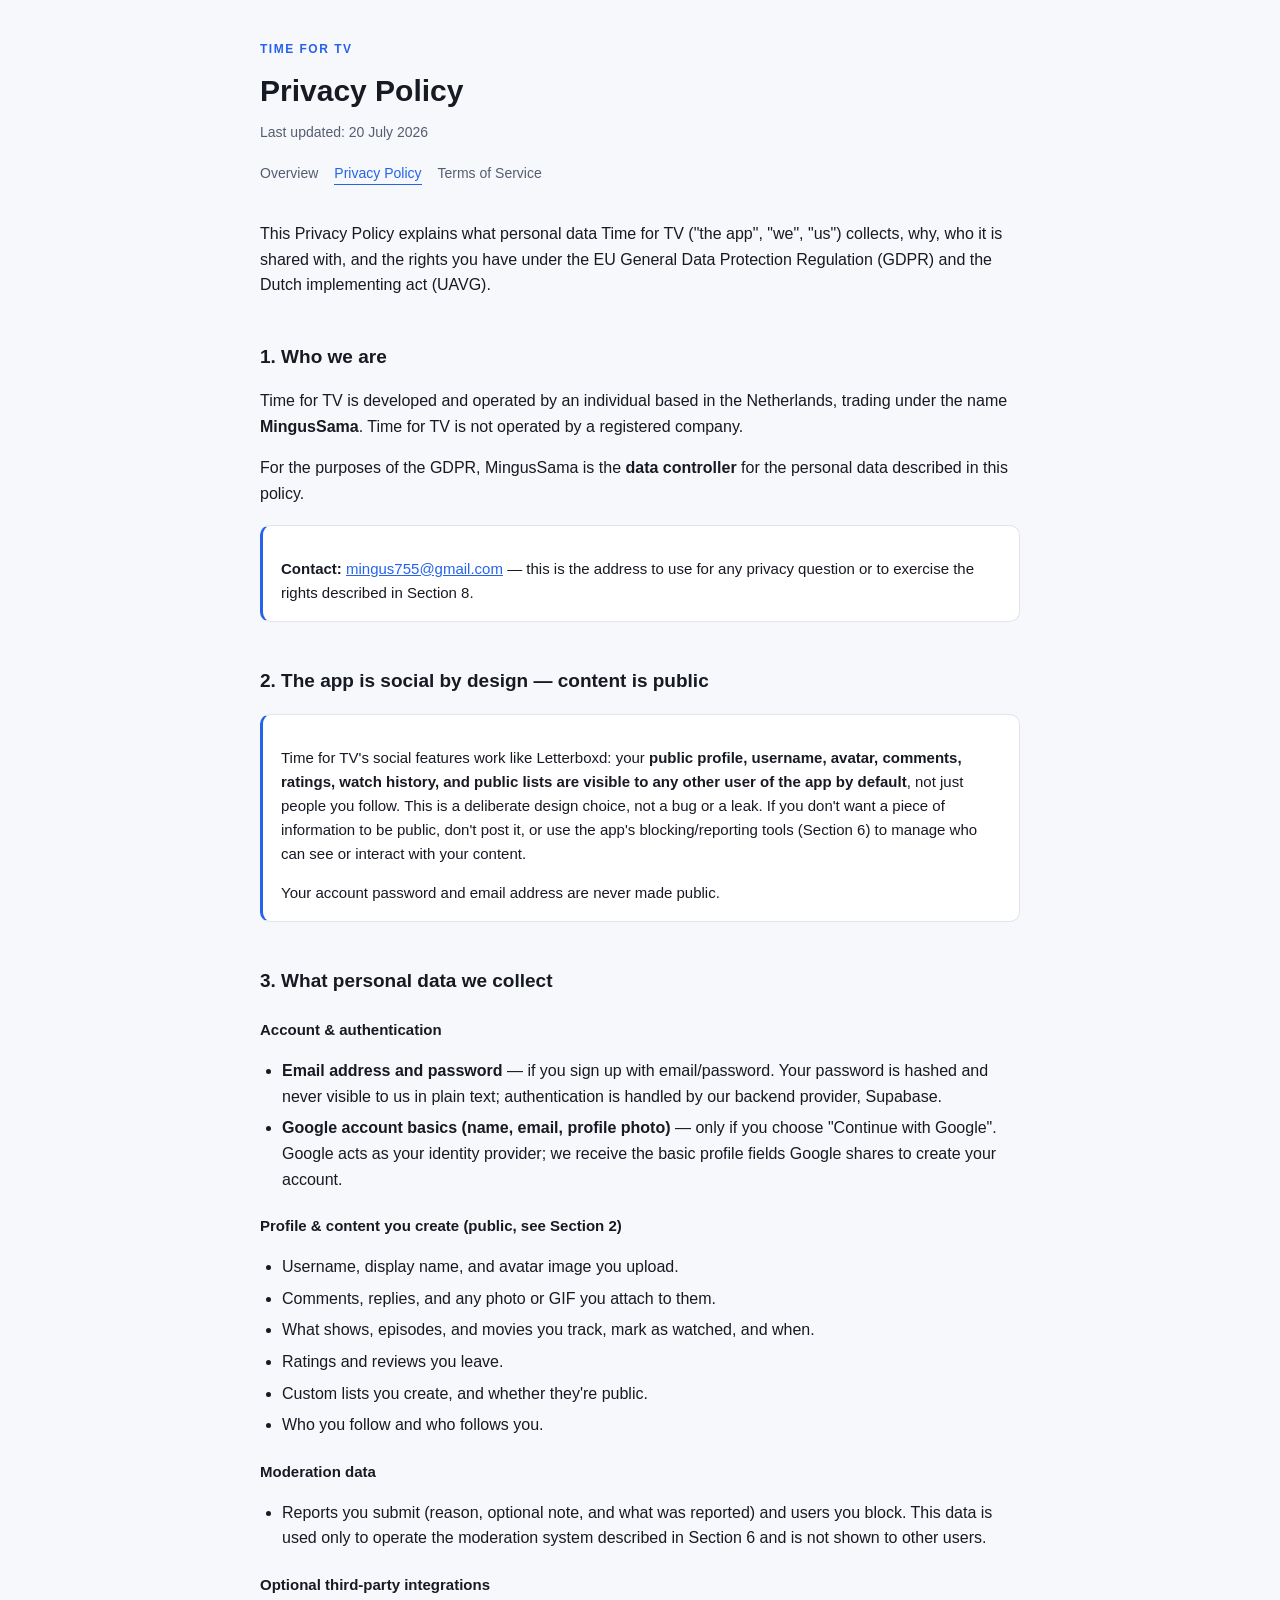
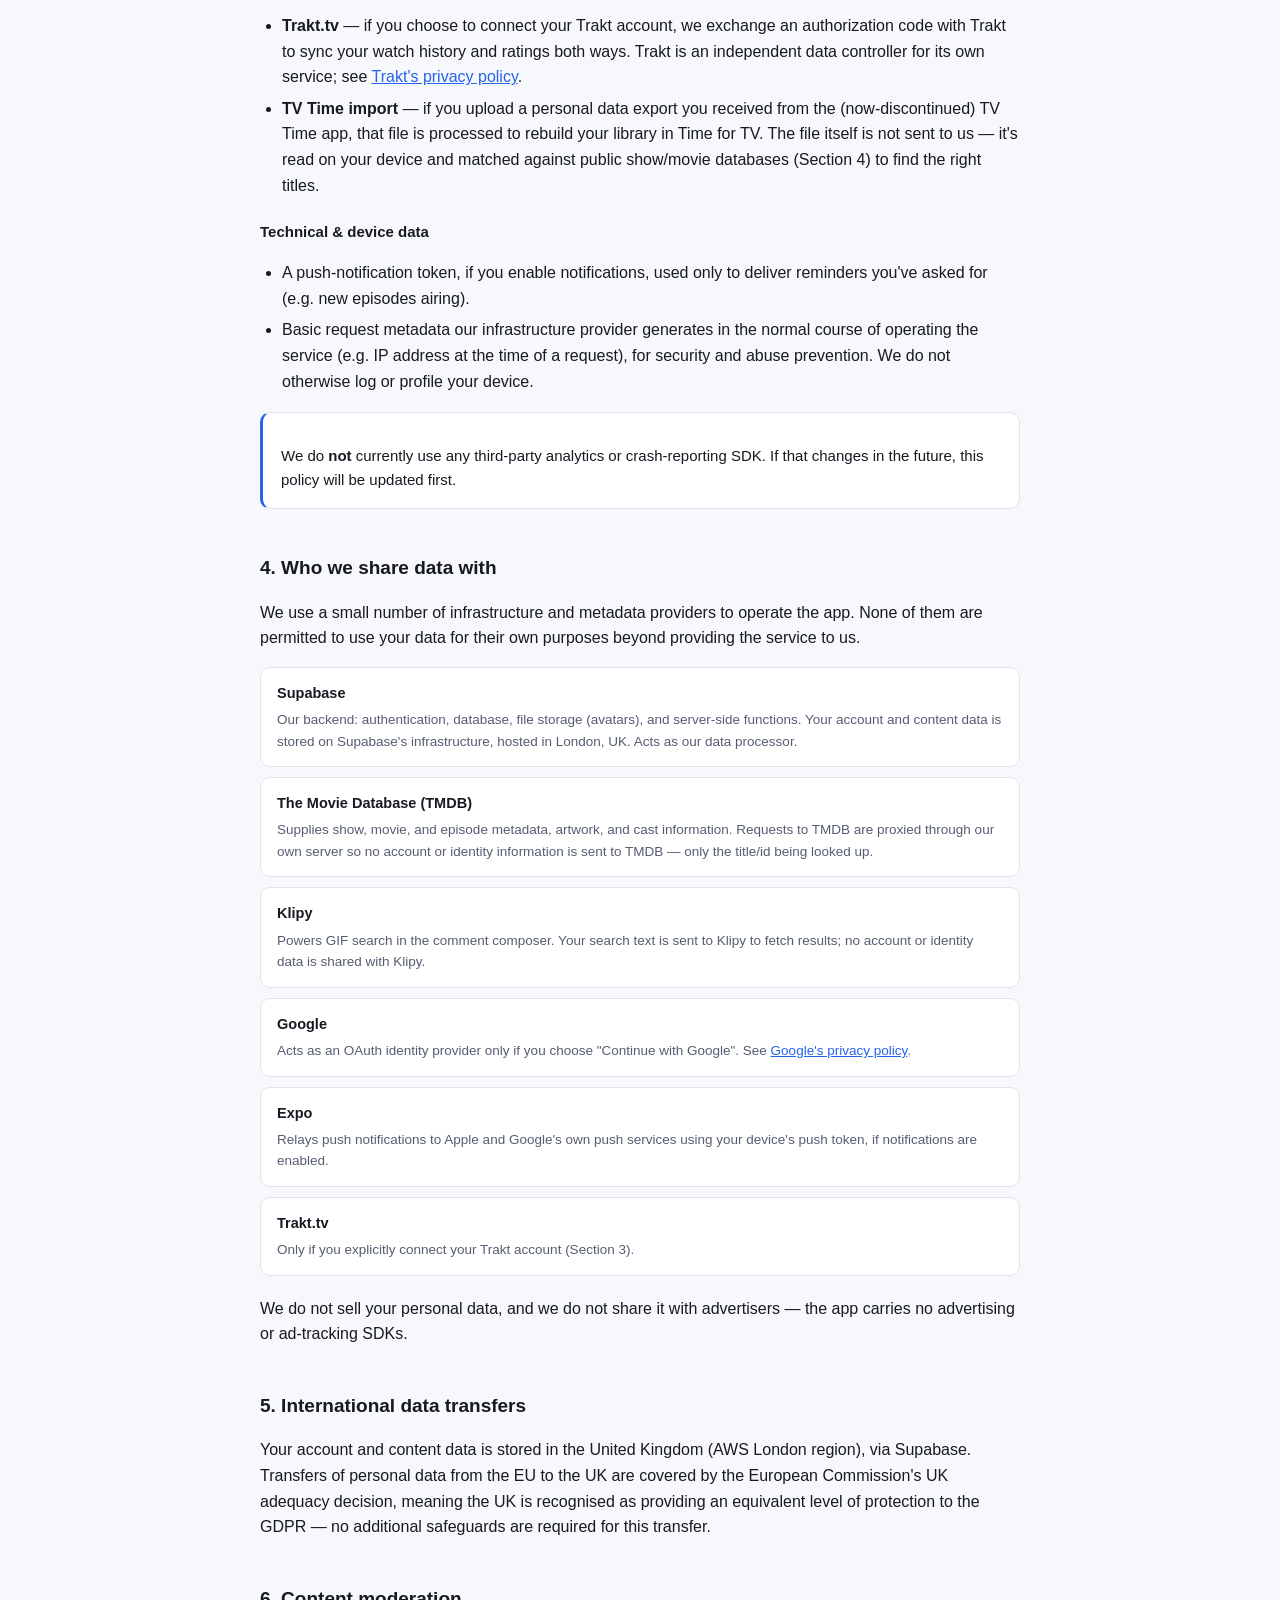
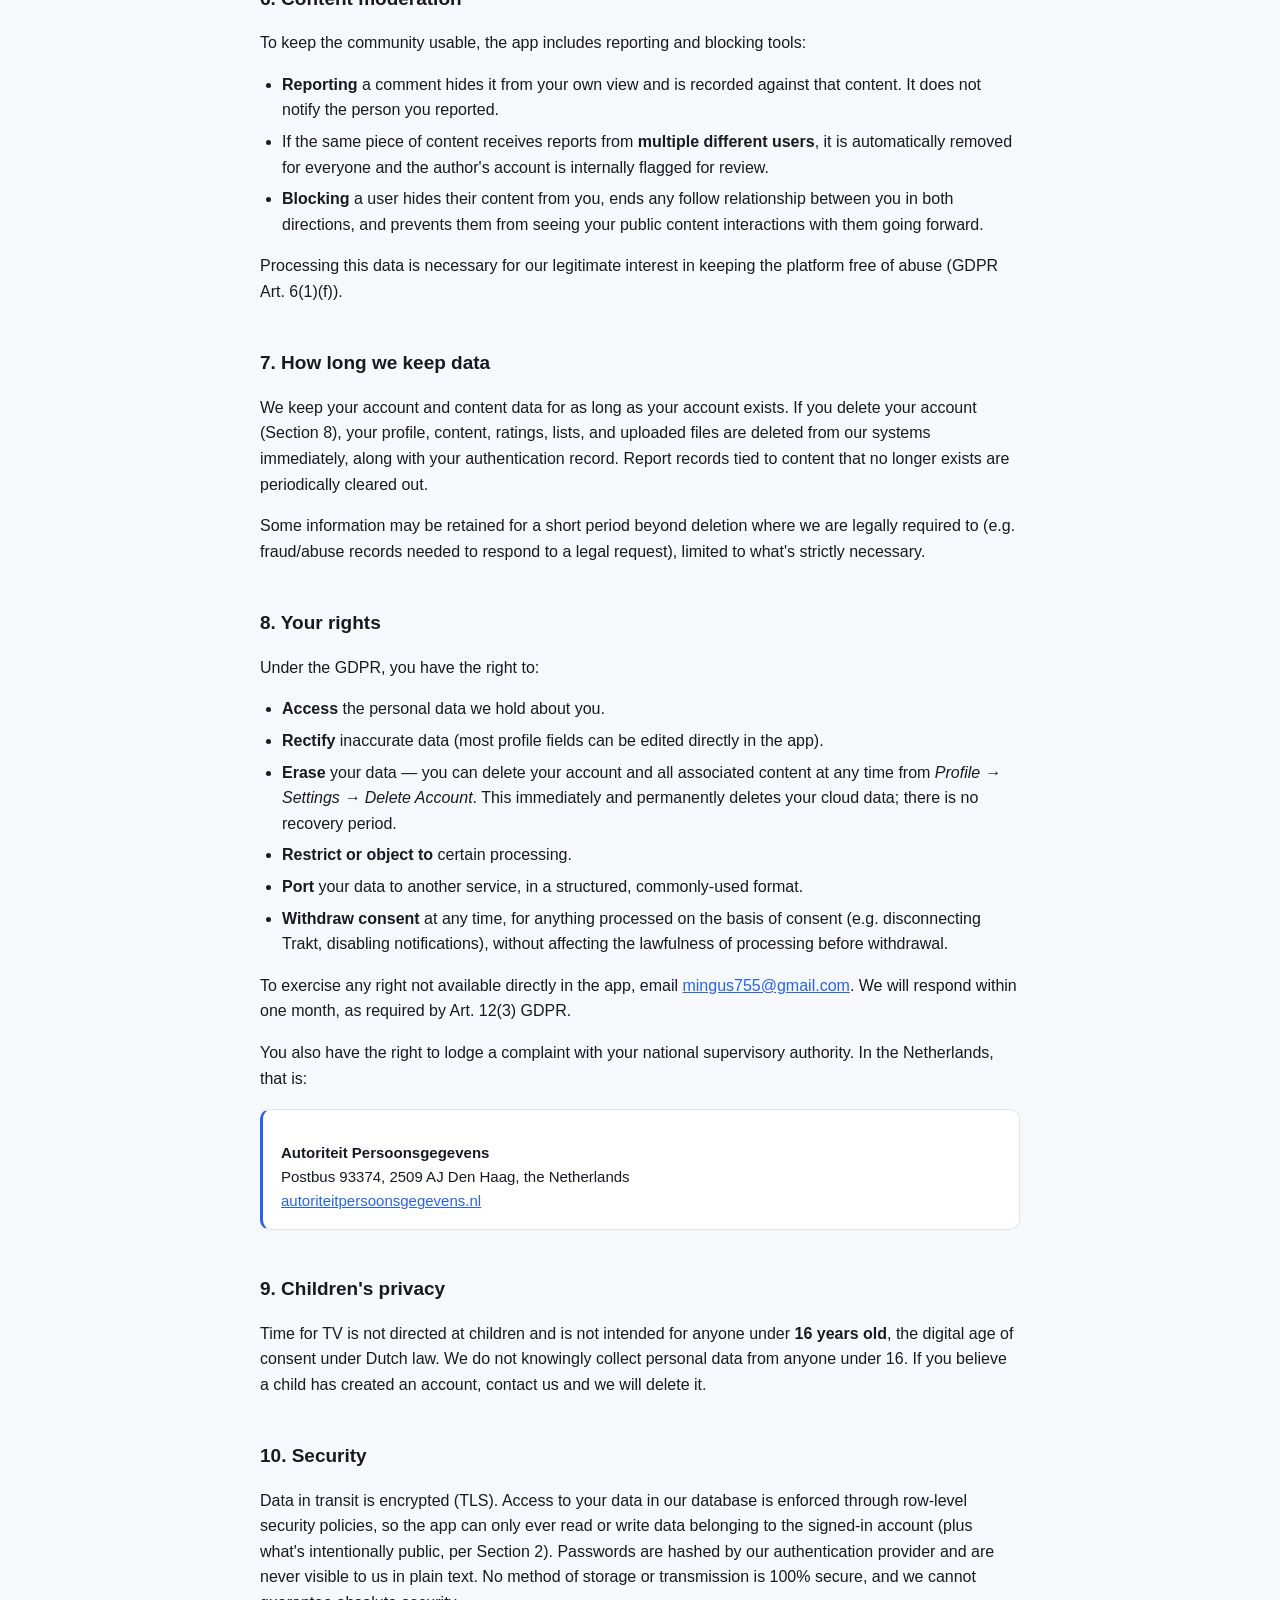
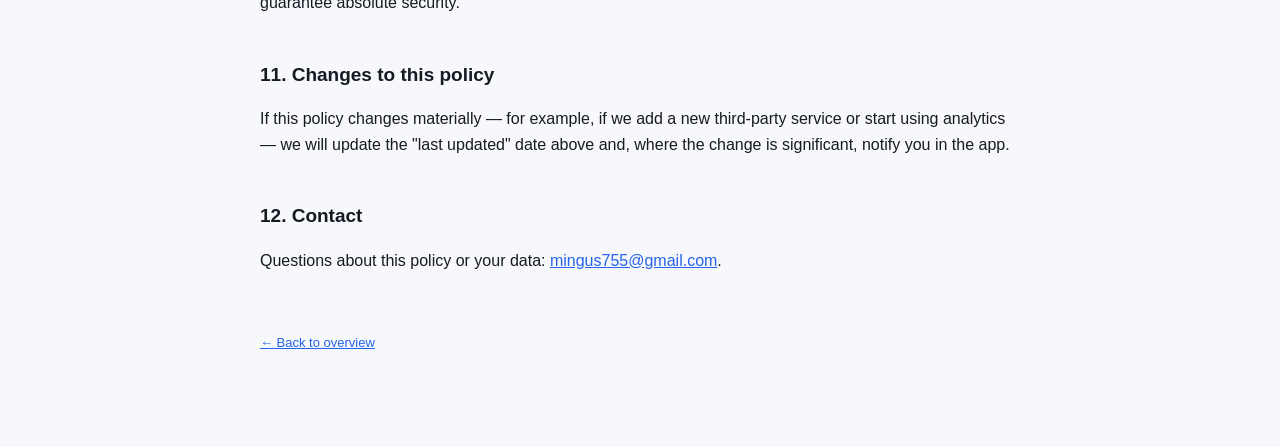
==== privacy-policy.html @ e78b8f6b "Add privacy policy and terms of service" ====
<!doctype html>
<html lang="en">
<head>
<meta charset="utf-8">
<meta name="viewport" content="width=device-width, initial-scale=1">
<title>Privacy Policy — Time for TV</title>
<link rel="stylesheet" href="style.css">
</head>
<body>
<header class="page-header">
  <p class="eyebrow">Time for TV</p>
  <h1>Privacy Policy</h1>
  <p class="updated">Last updated: 20 July 2026</p>
  <nav class="crumbs">
    <a href="index.html">Overview</a>
    <a href="privacy-policy.html" class="active">Privacy Policy</a>
    <a href="terms-of-service.html">Terms of Service</a>
  </nav>
</header>
<main>

<p>This Privacy Policy explains what personal data Time for TV ("the app", "we", "us") collects, why, who it is shared with, and the rights you have under the EU General Data Protection Regulation (GDPR) and the Dutch implementing act (UAVG).</p>

<h2>1. Who we are</h2>
<p>Time for TV is developed and operated by an individual based in the Netherlands, trading under the name <strong>MingusSama</strong>. Time for TV is not operated by a registered company.</p>
<p>For the purposes of the GDPR, MingusSama is the <strong>data controller</strong> for the personal data described in this policy.</p>
<div class="callout">
  <p><strong>Contact:</strong> <a href="mailto:mingus755@gmail.com">mingus755@gmail.com</a> — this is the address to use for any privacy question or to exercise the rights described in Section 8.</p>
</div>

<h2>2. The app is social by design — content is public</h2>
<div class="callout">
  <p>Time for TV's social features work like Letterboxd: your <strong>public profile, username, avatar, comments, ratings, watch history, and public lists are visible to any other user of the app by default</strong>, not just people you follow. This is a deliberate design choice, not a bug or a leak. If you don't want a piece of information to be public, don't post it, or use the app's blocking/reporting tools (Section 6) to manage who can see or interact with your content.</p>
  <p>Your account password and email address are never made public.</p>
</div>

<h2>3. What personal data we collect</h2>

<h3>Account &amp; authentication</h3>
<ul>
  <li><strong>Email address and password</strong> — if you sign up with email/password. Your password is hashed and never visible to us in plain text; authentication is handled by our backend provider, Supabase.</li>
  <li><strong>Google account basics (name, email, profile photo)</strong> — only if you choose "Continue with Google". Google acts as your identity provider; we receive the basic profile fields Google shares to create your account.</li>
</ul>

<h3>Profile &amp; content you create (public, see Section 2)</h3>
<ul>
  <li>Username, display name, and avatar image you upload.</li>
  <li>Comments, replies, and any photo or GIF you attach to them.</li>
  <li>What shows, episodes, and movies you track, mark as watched, and when.</li>
  <li>Ratings and reviews you leave.</li>
  <li>Custom lists you create, and whether they're public.</li>
  <li>Who you follow and who follows you.</li>
</ul>

<h3>Moderation data</h3>
<ul>
  <li>Reports you submit (reason, optional note, and what was reported) and users you block. This data is used only to operate the moderation system described in Section 6 and is not shown to other users.</li>
</ul>

<h3>Optional third-party integrations</h3>
<ul>
  <li><strong>Trakt.tv</strong> — if you choose to connect your Trakt account, we exchange an authorization code with Trakt to sync your watch history and ratings both ways. Trakt is an independent data controller for its own service; see <a href="https://trakt.tv/privacy" target="_blank" rel="noopener">Trakt's privacy policy</a>.</li>
  <li><strong>TV Time import</strong> — if you upload a personal data export you received from the (now-discontinued) TV Time app, that file is processed to rebuild your library in Time for TV. The file itself is not sent to us — it's read on your device and matched against public show/movie databases (Section 4) to find the right titles.</li>
</ul>

<h3>Technical &amp; device data</h3>
<ul>
  <li>A push-notification token, if you enable notifications, used only to deliver reminders you've asked for (e.g. new episodes airing).</li>
  <li>Basic request metadata our infrastructure provider generates in the normal course of operating the service (e.g. IP address at the time of a request), for security and abuse prevention. We do not otherwise log or profile your device.</li>
</ul>

<div class="callout">
  <p>We do <strong>not</strong> currently use any third-party analytics or crash-reporting SDK. If that changes in the future, this policy will be updated first.</p>
</div>

<h2>4. Who we share data with</h2>
<p>We use a small number of infrastructure and metadata providers to operate the app. None of them are permitted to use your data for their own purposes beyond providing the service to us.</p>

<div class="card-list">
  <div class="card">
    <h4>Supabase</h4>
    <p>Our backend: authentication, database, file storage (avatars), and server-side functions. Your account and content data is stored on Supabase's infrastructure, hosted in London, UK. Acts as our data processor.</p>
  </div>
  <div class="card">
    <h4>The Movie Database (TMDB)</h4>
    <p>Supplies show, movie, and episode metadata, artwork, and cast information. Requests to TMDB are proxied through our own server so no account or identity information is sent to TMDB — only the title/id being looked up.</p>
  </div>
  <div class="card">
    <h4>Klipy</h4>
    <p>Powers GIF search in the comment composer. Your search text is sent to Klipy to fetch results; no account or identity data is shared with Klipy.</p>
  </div>
  <div class="card">
    <h4>Google</h4>
    <p>Acts as an OAuth identity provider only if you choose "Continue with Google". See <a href="https://policies.google.com/privacy" target="_blank" rel="noopener">Google's privacy policy</a>.</p>
  </div>
  <div class="card">
    <h4>Expo</h4>
    <p>Relays push notifications to Apple and Google's own push services using your device's push token, if notifications are enabled.</p>
  </div>
  <div class="card">
    <h4>Trakt.tv</h4>
    <p>Only if you explicitly connect your Trakt account (Section 3).</p>
  </div>
</div>

<p>We do not sell your personal data, and we do not share it with advertisers — the app carries no advertising or ad-tracking SDKs.</p>

<h2>5. International data transfers</h2>
<p>Your account and content data is stored in the United Kingdom (AWS London region), via Supabase. Transfers of personal data from the EU to the UK are covered by the European Commission's UK adequacy decision, meaning the UK is recognised as providing an equivalent level of protection to the GDPR — no additional safeguards are required for this transfer.</p>

<h2>6. Content moderation</h2>
<p>To keep the community usable, the app includes reporting and blocking tools:</p>
<ul>
  <li><strong>Reporting</strong> a comment hides it from your own view and is recorded against that content. It does not notify the person you reported.</li>
  <li>If the same piece of content receives reports from <strong>multiple different users</strong>, it is automatically removed for everyone and the author's account is internally flagged for review.</li>
  <li><strong>Blocking</strong> a user hides their content from you, ends any follow relationship between you in both directions, and prevents them from seeing your public content interactions with them going forward.</li>
</ul>
<p>Processing this data is necessary for our legitimate interest in keeping the platform free of abuse (GDPR Art. 6(1)(f)).</p>

<h2>7. How long we keep data</h2>
<p>We keep your account and content data for as long as your account exists. If you delete your account (Section 8), your profile, content, ratings, lists, and uploaded files are deleted from our systems immediately, along with your authentication record. Report records tied to content that no longer exists are periodically cleared out.</p>
<p>Some information may be retained for a short period beyond deletion where we are legally required to (e.g. fraud/abuse records needed to respond to a legal request), limited to what's strictly necessary.</p>

<h2>8. Your rights</h2>
<p>Under the GDPR, you have the right to:</p>
<ul>
  <li><strong>Access</strong> the personal data we hold about you.</li>
  <li><strong>Rectify</strong> inaccurate data (most profile fields can be edited directly in the app).</li>
  <li><strong>Erase</strong> your data — you can delete your account and all associated content at any time from <em>Profile → Settings → Delete Account</em>. This immediately and permanently deletes your cloud data; there is no recovery period.</li>
  <li><strong>Restrict or object to</strong> certain processing.</li>
  <li><strong>Port</strong> your data to another service, in a structured, commonly-used format.</li>
  <li><strong>Withdraw consent</strong> at any time, for anything processed on the basis of consent (e.g. disconnecting Trakt, disabling notifications), without affecting the lawfulness of processing before withdrawal.</li>
</ul>
<p>To exercise any right not available directly in the app, email <a href="mailto:mingus755@gmail.com">mingus755@gmail.com</a>. We will respond within one month, as required by Art. 12(3) GDPR.</p>
<p>You also have the right to lodge a complaint with your national supervisory authority. In the Netherlands, that is:</p>
<div class="callout">
  <p><strong>Autoriteit Persoonsgegevens</strong><br>
  Postbus 93374, 2509 AJ Den Haag, the Netherlands<br>
  <a href="https://www.autoriteitpersoonsgegevens.nl" target="_blank" rel="noopener">autoriteitpersoonsgegevens.nl</a></p>
</div>

<h2>9. Children's privacy</h2>
<p>Time for TV is not directed at children and is not intended for anyone under <strong>16 years old</strong>, the digital age of consent under Dutch law. We do not knowingly collect personal data from anyone under 16. If you believe a child has created an account, contact us and we will delete it.</p>

<h2>10. Security</h2>
<p>Data in transit is encrypted (TLS). Access to your data in our database is enforced through row-level security policies, so the app can only ever read or write data belonging to the signed-in account (plus what's intentionally public, per Section 2). Passwords are hashed by our authentication provider and are never visible to us in plain text. No method of storage or transmission is 100% secure, and we cannot guarantee absolute security.</p>

<h2>11. Changes to this policy</h2>
<p>If this policy changes materially — for example, if we add a new third-party service or start using analytics — we will update the "last updated" date above and, where the change is significant, notify you in the app.</p>

<h2>12. Contact</h2>
<p>Questions about this policy or your data: <a href="mailto:mingus755@gmail.com">mingus755@gmail.com</a>.</p>

</main>
<footer>
  <p><a href="index.html">← Back to overview</a></p>
</footer>
</body>
</html>
---- style.css ----
:root {
  color-scheme: light dark;
  --bg: #0d0f1a;
  --bg-elevated: #161927;
  --text: #f2f3f7;
  --text-secondary: #a7adc0;
  --border: #2a2e42;
  --accent: #4f8ef7;
  --max-width: 760px;
}

@media (prefers-color-scheme: light) {
  :root {
    --bg: #f7f8fb;
    --bg-elevated: #ffffff;
    --text: #171923;
    --text-secondary: #565d72;
    --border: #e2e4ec;
    --accent: #2563eb;
  }
}

* {
  box-sizing: border-box;
}

body {
  margin: 0;
  padding: 0 20px 80px;
  background: var(--bg);
  color: var(--text);
  font-family: -apple-system, BlinkMacSystemFont, 'Segoe UI', Roboto, Helvetica, Arial, sans-serif;
  line-height: 1.6;
}

main {
  max-width: var(--max-width);
  margin: 0 auto;
}

header.page-header {
  max-width: var(--max-width);
  margin: 0 auto;
  padding: 40px 0 20px;
}

.eyebrow {
  text-transform: uppercase;
  letter-spacing: 1.5px;
  font-size: 12px;
  font-weight: 700;
  color: var(--accent);
  margin: 0 0 8px;
}

h1 {
  font-size: 30px;
  margin: 0 0 6px;
}

.updated {
  color: var(--text-secondary);
  font-size: 14px;
  margin: 0;
}

nav.crumbs {
  display: flex;
  gap: 16px;
  font-size: 14px;
  margin-top: 18px;
}

nav.crumbs a {
  color: var(--text-secondary);
  text-decoration: none;
  border-bottom: 1px solid transparent;
}

nav.crumbs a.active {
  color: var(--accent);
  border-bottom-color: var(--accent);
}

nav.crumbs a:hover {
  color: var(--accent);
}

h2 {
  font-size: 19px;
  margin: 40px 0 12px;
  padding-top: 4px;
}

h3 {
  font-size: 15px;
  margin: 22px 0 8px;
}

p {
  color: var(--text);
}

p.muted, li.muted {
  color: var(--text-secondary);
}

ul, ol {
  padding-left: 22px;
}

li {
  margin-bottom: 6px;
}

a {
  color: var(--accent);
}

.callout {
  background: var(--bg-elevated);
  border: 1px solid var(--border);
  border-left: 3px solid var(--accent);
  border-radius: 10px;
  padding: 16px 18px;
  margin: 18px 0;
  font-size: 15px;
}

.callout p:last-child {
  margin-bottom: 0;
}

table {
  width: 100%;
  border-collapse: collapse;
  margin: 12px 0 20px;
  font-size: 14px;
}

th, td {
  text-align: left;
  padding: 9px 10px;
  border-bottom: 1px solid var(--border);
  vertical-align: top;
}

th {
  color: var(--text-secondary);
  font-weight: 600;
  font-size: 12.5px;
  text-transform: uppercase;
  letter-spacing: 0.4px;
}

.card-list {
  display: grid;
  gap: 10px;
  margin: 12px 0 20px;
}

.card {
  background: var(--bg-elevated);
  border: 1px solid var(--border);
  border-radius: 10px;
  padding: 14px 16px;
}

.card h4 {
  margin: 0 0 4px;
  font-size: 14.5px;
}

.card p {
  margin: 0;
  font-size: 13.5px;
  color: var(--text-secondary);
}

hr {
  border: none;
  border-top: 1px solid var(--border);
  margin: 40px 0;
}

.home-links {
  display: grid;
  gap: 14px;
  margin-top: 28px;
}

.home-links a {
  display: block;
  background: var(--bg-elevated);
  border: 1px solid var(--border);
  border-radius: 12px;
  padding: 18px 20px;
  text-decoration: none;
  color: var(--text);
}

.home-links a span {
  display: block;
  color: var(--text-secondary);
  font-size: 13.5px;
  margin-top: 4px;
}

footer {
  max-width: var(--max-width);
  margin: 60px auto 0;
  color: var(--text-secondary);
  font-size: 13px;
}
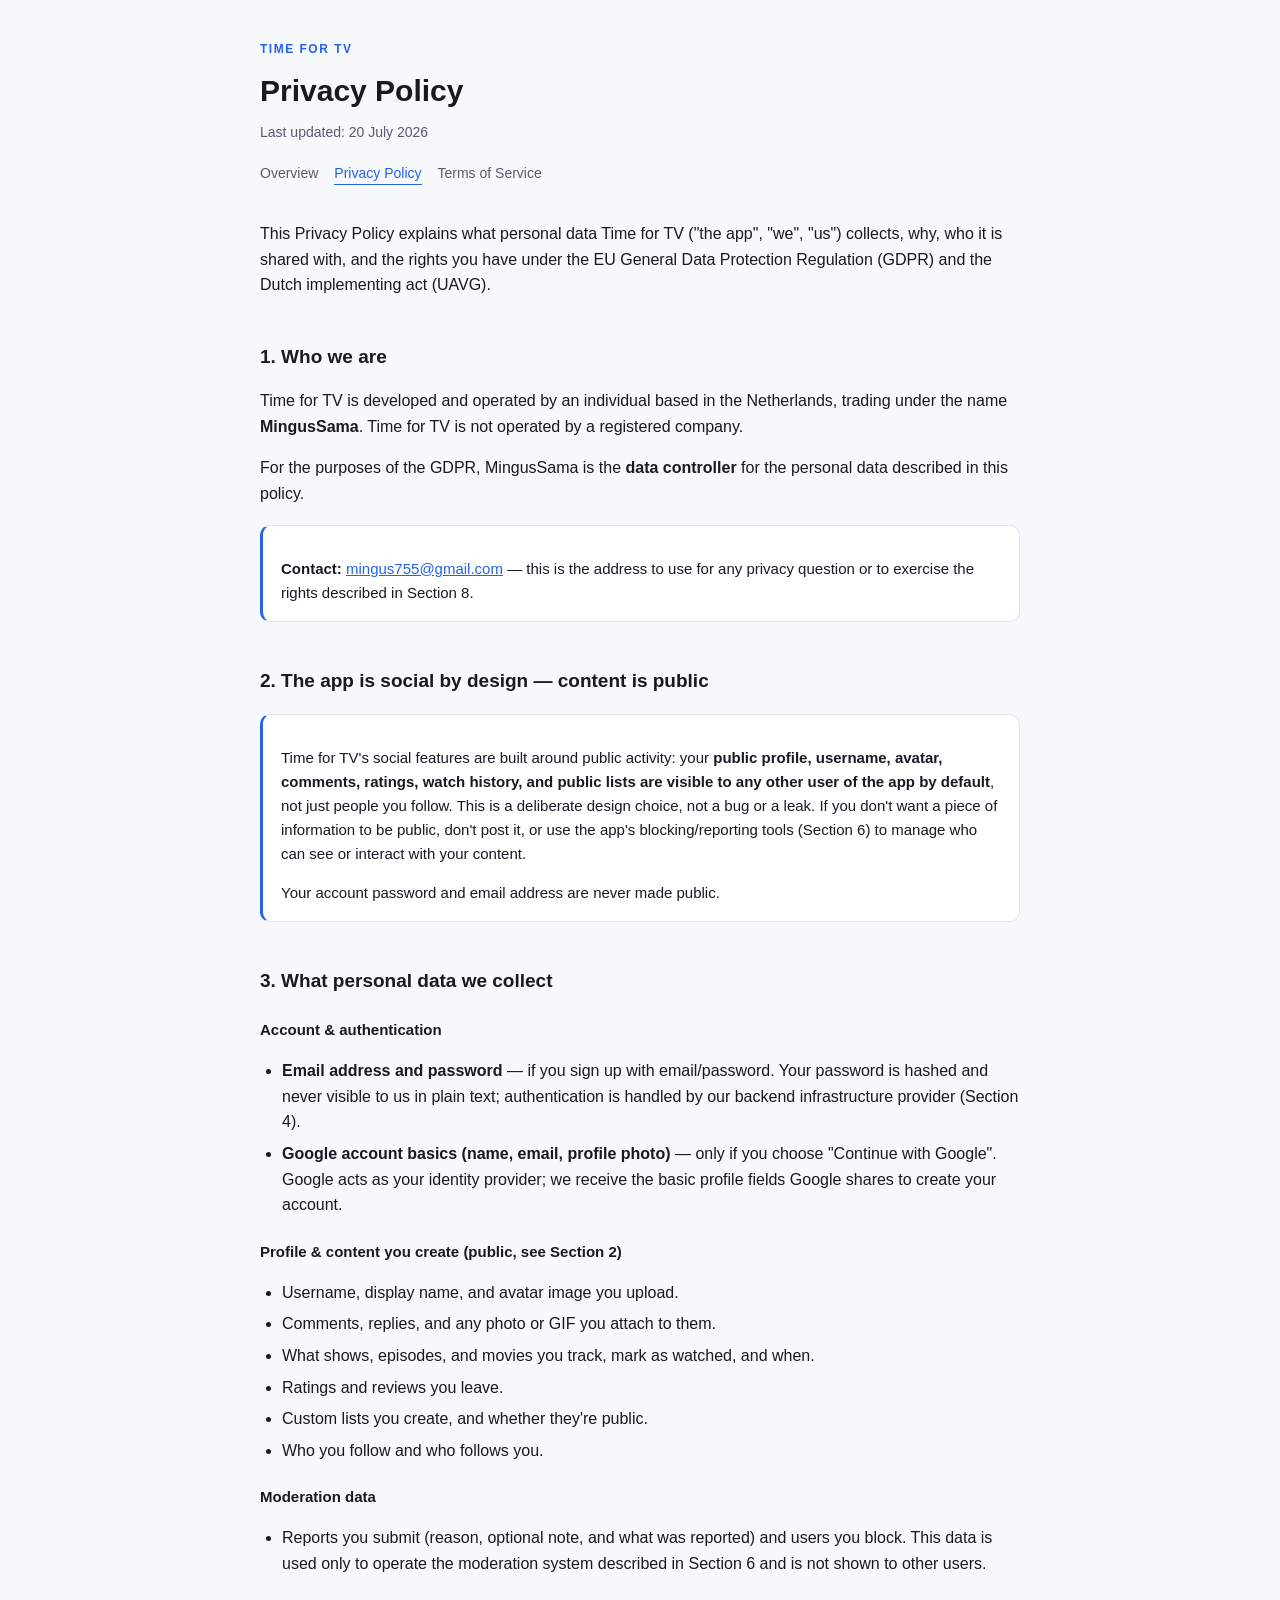
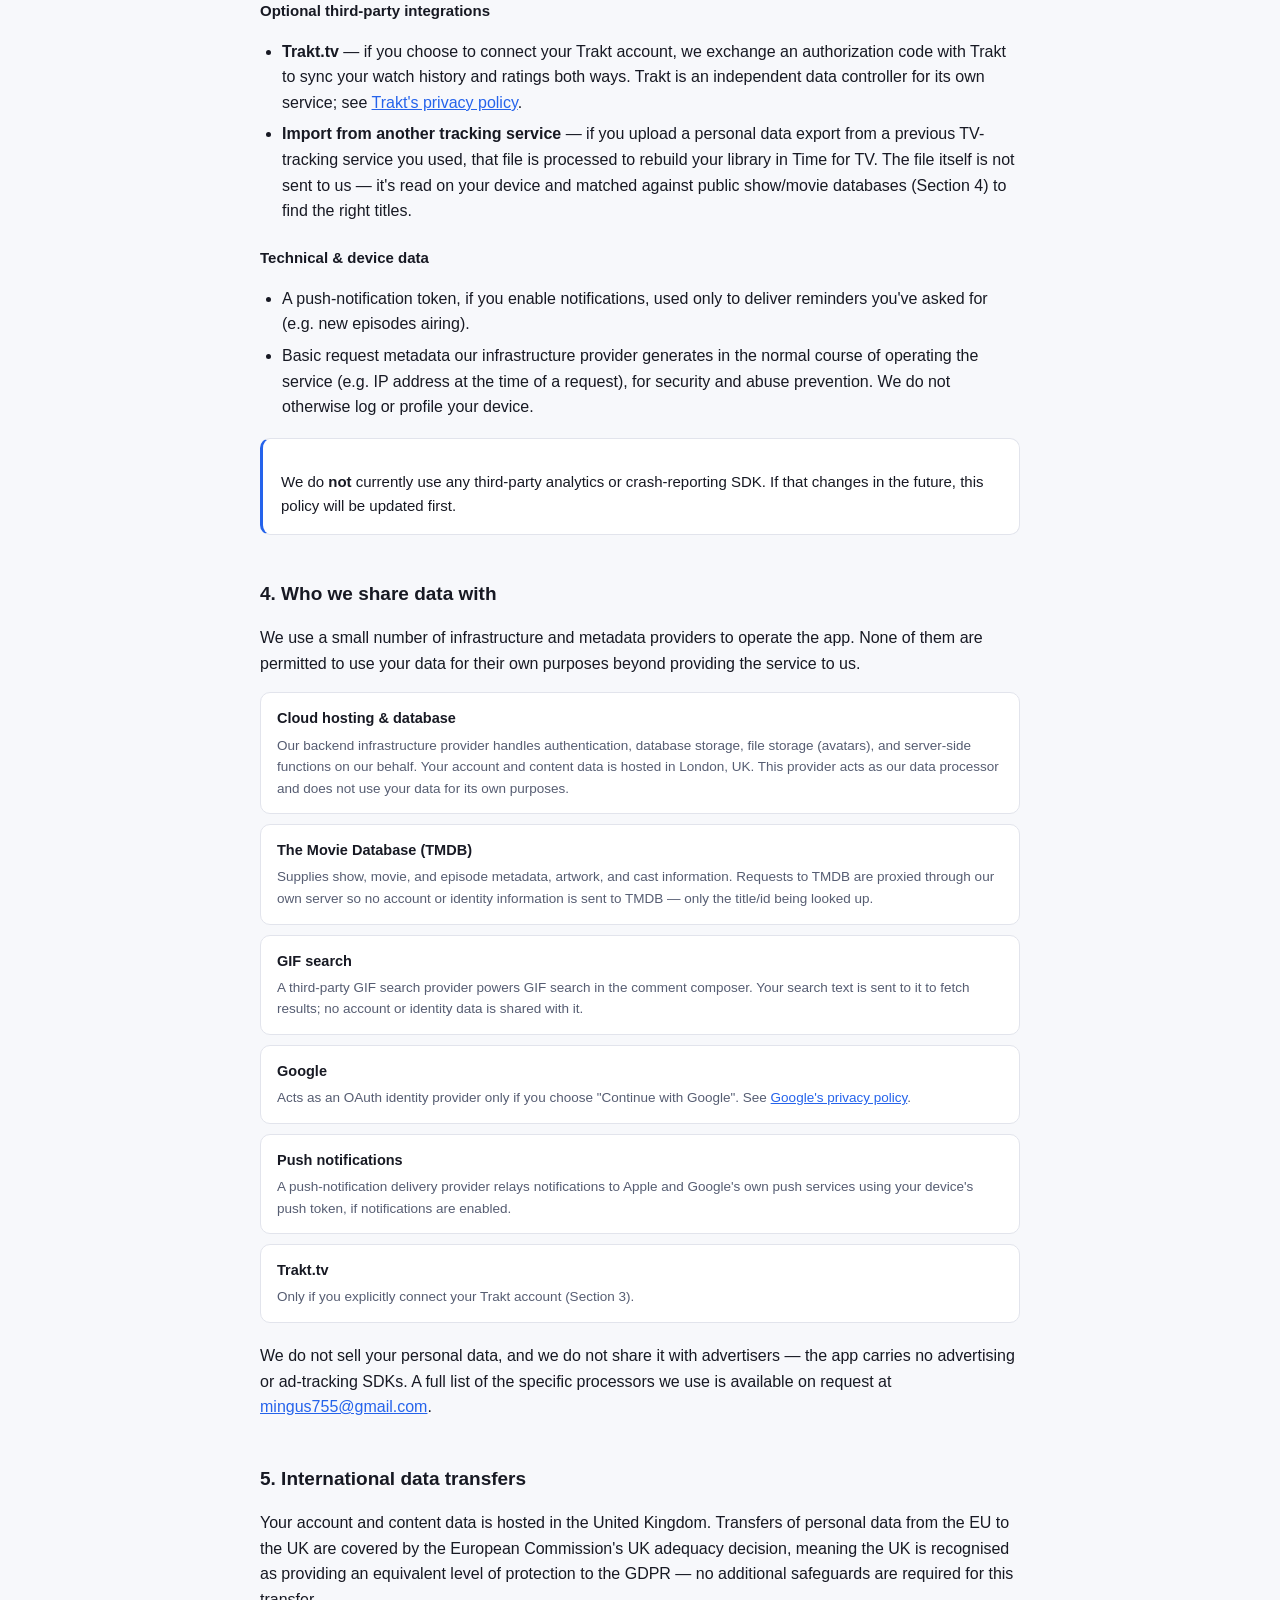
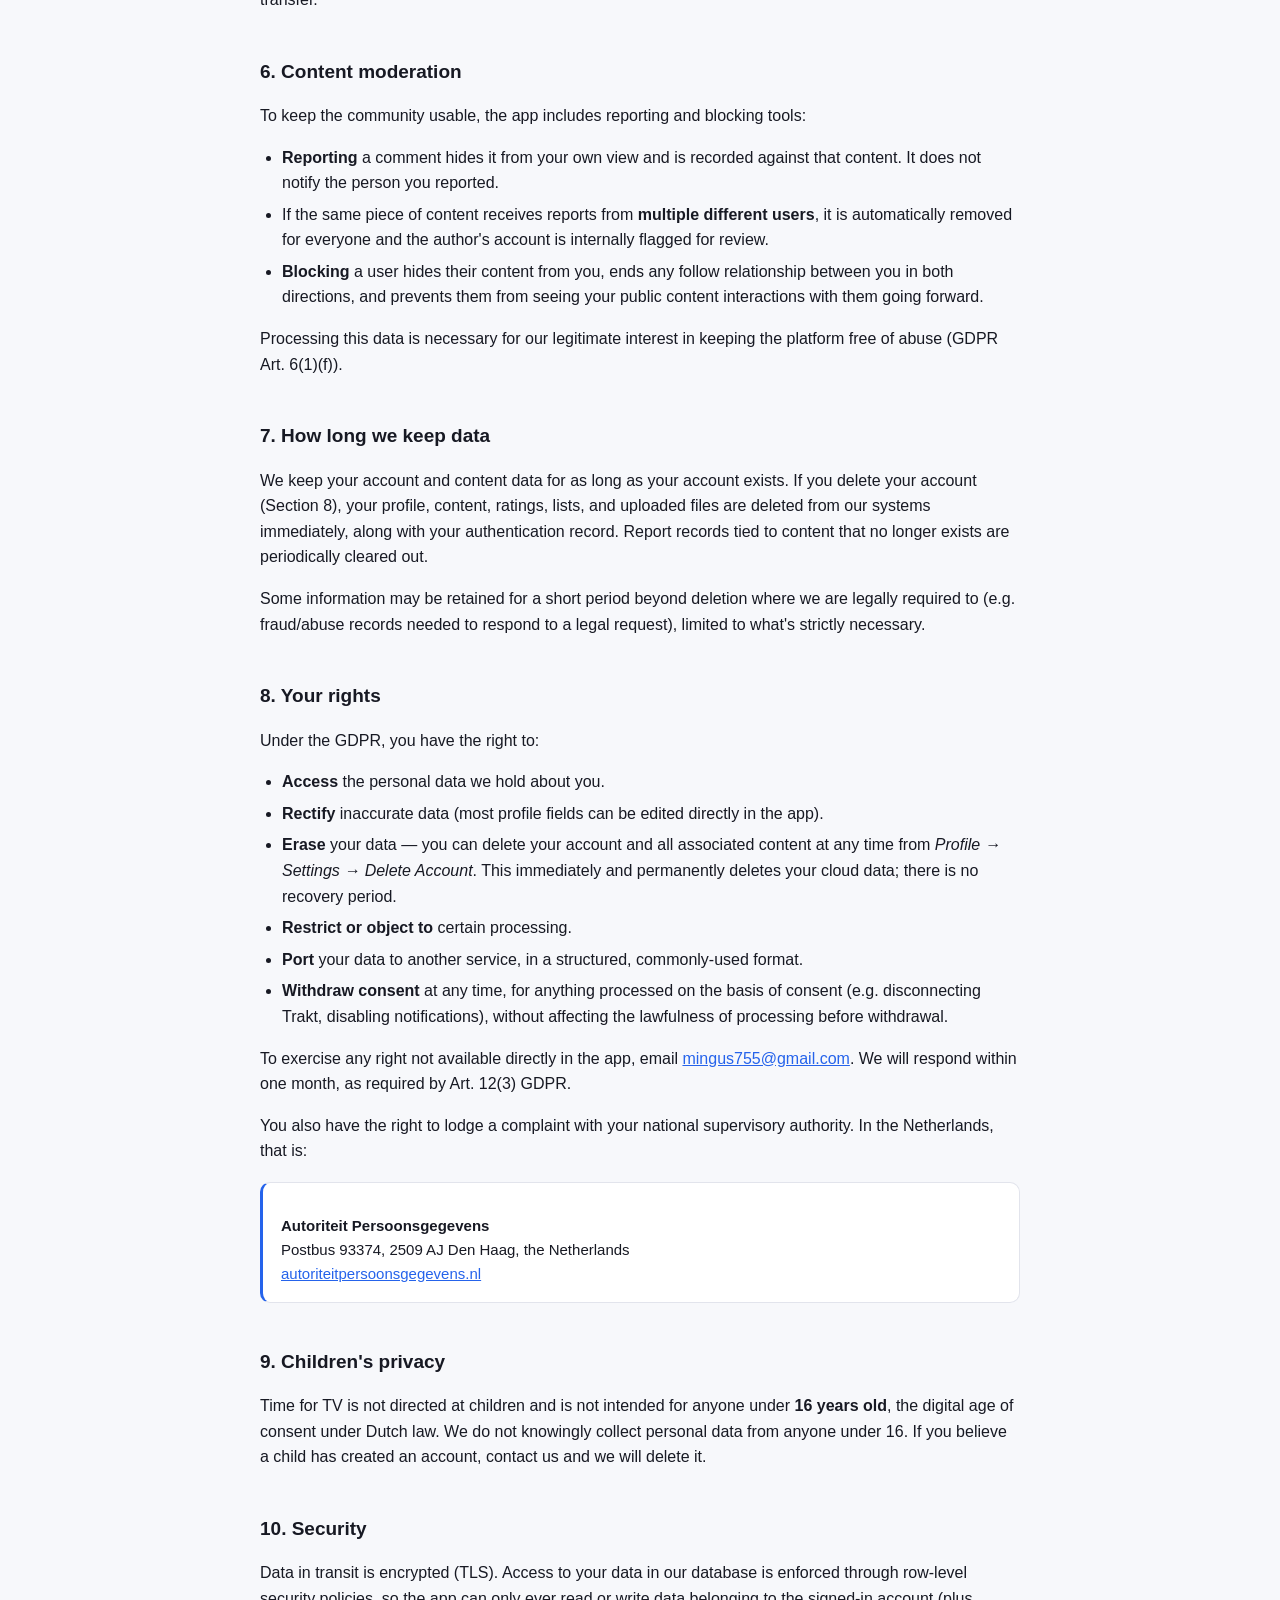
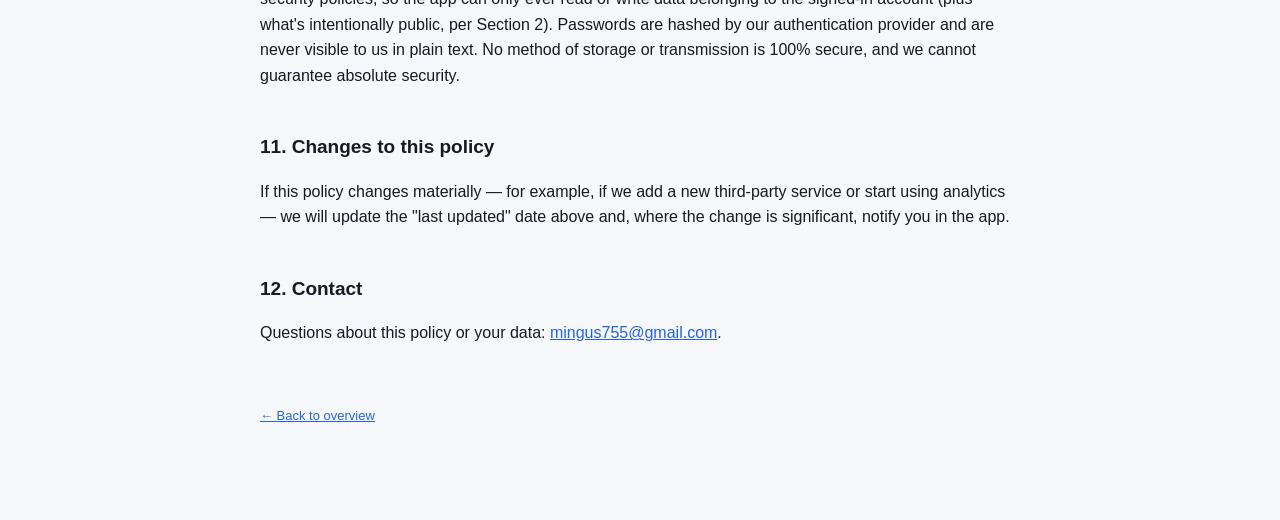
==== commit 03c928aa: "Genericize backend vendor mentions, drop Letterboxd/TV Time references, trim overview footer" ====
--- a/privacy-policy.html
+++ b/privacy-policy.html
@@ -30,7 +30,7 @@
 
 <h2>2. The app is social by design — content is public</h2>
 <div class="callout">
-  <p>Time for TV's social features work like Letterboxd: your <strong>public profile, username, avatar, comments, ratings, watch history, and public lists are visible to any other user of the app by default</strong>, not just people you follow. This is a deliberate design choice, not a bug or a leak. If you don't want a piece of information to be public, don't post it, or use the app's blocking/reporting tools (Section 6) to manage who can see or interact with your content.</p>
+  <p>Time for TV's social features are built around public activity: your <strong>public profile, username, avatar, comments, ratings, watch history, and public lists are visible to any other user of the app by default</strong>, not just people you follow. This is a deliberate design choice, not a bug or a leak. If you don't want a piece of information to be public, don't post it, or use the app's blocking/reporting tools (Section 6) to manage who can see or interact with your content.</p>
   <p>Your account password and email address are never made public.</p>
 </div>
 
@@ -38,7 +38,7 @@
 
 <h3>Account &amp; authentication</h3>
 <ul>
-  <li><strong>Email address and password</strong> — if you sign up with email/password. Your password is hashed and never visible to us in plain text; authentication is handled by our backend provider, Supabase.</li>
+  <li><strong>Email address and password</strong> — if you sign up with email/password. Your password is hashed and never visible to us in plain text; authentication is handled by our backend infrastructure provider (Section 4).</li>
   <li><strong>Google account basics (name, email, profile photo)</strong> — only if you choose "Continue with Google". Google acts as your identity provider; we receive the basic profile fields Google shares to create your account.</li>
 </ul>
 
@@ -60,7 +60,7 @@
 <h3>Optional third-party integrations</h3>
 <ul>
   <li><strong>Trakt.tv</strong> — if you choose to connect your Trakt account, we exchange an authorization code with Trakt to sync your watch history and ratings both ways. Trakt is an independent data controller for its own service; see <a href="https://trakt.tv/privacy" target="_blank" rel="noopener">Trakt's privacy policy</a>.</li>
-  <li><strong>TV Time import</strong> — if you upload a personal data export you received from the (now-discontinued) TV Time app, that file is processed to rebuild your library in Time for TV. The file itself is not sent to us — it's read on your device and matched against public show/movie databases (Section 4) to find the right titles.</li>
+  <li><strong>Import from another tracking service</strong> — if you upload a personal data export from a previous TV-tracking service you used, that file is processed to rebuild your library in Time for TV. The file itself is not sent to us — it's read on your device and matched against public show/movie databases (Section 4) to find the right titles.</li>
 </ul>
 
 <h3>Technical &amp; device data</h3>
@@ -78,24 +78,24 @@
 
 <div class="card-list">
   <div class="card">
-    <h4>Supabase</h4>
-    <p>Our backend: authentication, database, file storage (avatars), and server-side functions. Your account and content data is stored on Supabase's infrastructure, hosted in London, UK. Acts as our data processor.</p>
+    <h4>Cloud hosting &amp; database</h4>
+    <p>Our backend infrastructure provider handles authentication, database storage, file storage (avatars), and server-side functions on our behalf. Your account and content data is hosted in London, UK. This provider acts as our data processor and does not use your data for its own purposes.</p>
   </div>
   <div class="card">
     <h4>The Movie Database (TMDB)</h4>
     <p>Supplies show, movie, and episode metadata, artwork, and cast information. Requests to TMDB are proxied through our own server so no account or identity information is sent to TMDB — only the title/id being looked up.</p>
   </div>
   <div class="card">
-    <h4>Klipy</h4>
-    <p>Powers GIF search in the comment composer. Your search text is sent to Klipy to fetch results; no account or identity data is shared with Klipy.</p>
+    <h4>GIF search</h4>
+    <p>A third-party GIF search provider powers GIF search in the comment composer. Your search text is sent to it to fetch results; no account or identity data is shared with it.</p>
   </div>
   <div class="card">
     <h4>Google</h4>
     <p>Acts as an OAuth identity provider only if you choose "Continue with Google". See <a href="https://policies.google.com/privacy" target="_blank" rel="noopener">Google's privacy policy</a>.</p>
   </div>
   <div class="card">
-    <h4>Expo</h4>
-    <p>Relays push notifications to Apple and Google's own push services using your device's push token, if notifications are enabled.</p>
+    <h4>Push notifications</h4>
+    <p>A push-notification delivery provider relays notifications to Apple and Google's own push services using your device's push token, if notifications are enabled.</p>
   </div>
   <div class="card">
     <h4>Trakt.tv</h4>
@@ -103,10 +103,10 @@
   </div>
 </div>
 
-<p>We do not sell your personal data, and we do not share it with advertisers — the app carries no advertising or ad-tracking SDKs.</p>
+<p>We do not sell your personal data, and we do not share it with advertisers — the app carries no advertising or ad-tracking SDKs. A full list of the specific processors we use is available on request at <a href="mailto:mingus755@gmail.com">mingus755@gmail.com</a>.</p>
 
 <h2>5. International data transfers</h2>
-<p>Your account and content data is stored in the United Kingdom (AWS London region), via Supabase. Transfers of personal data from the EU to the UK are covered by the European Commission's UK adequacy decision, meaning the UK is recognised as providing an equivalent level of protection to the GDPR — no additional safeguards are required for this transfer.</p>
+<p>Your account and content data is hosted in the United Kingdom. Transfers of personal data from the EU to the UK are covered by the European Commission's UK adequacy decision, meaning the UK is recognised as providing an equivalent level of protection to the GDPR — no additional safeguards are required for this transfer.</p>
 
 <h2>6. Content moderation</h2>
 <p>To keep the community usable, the app includes reporting and blocking tools:</p>
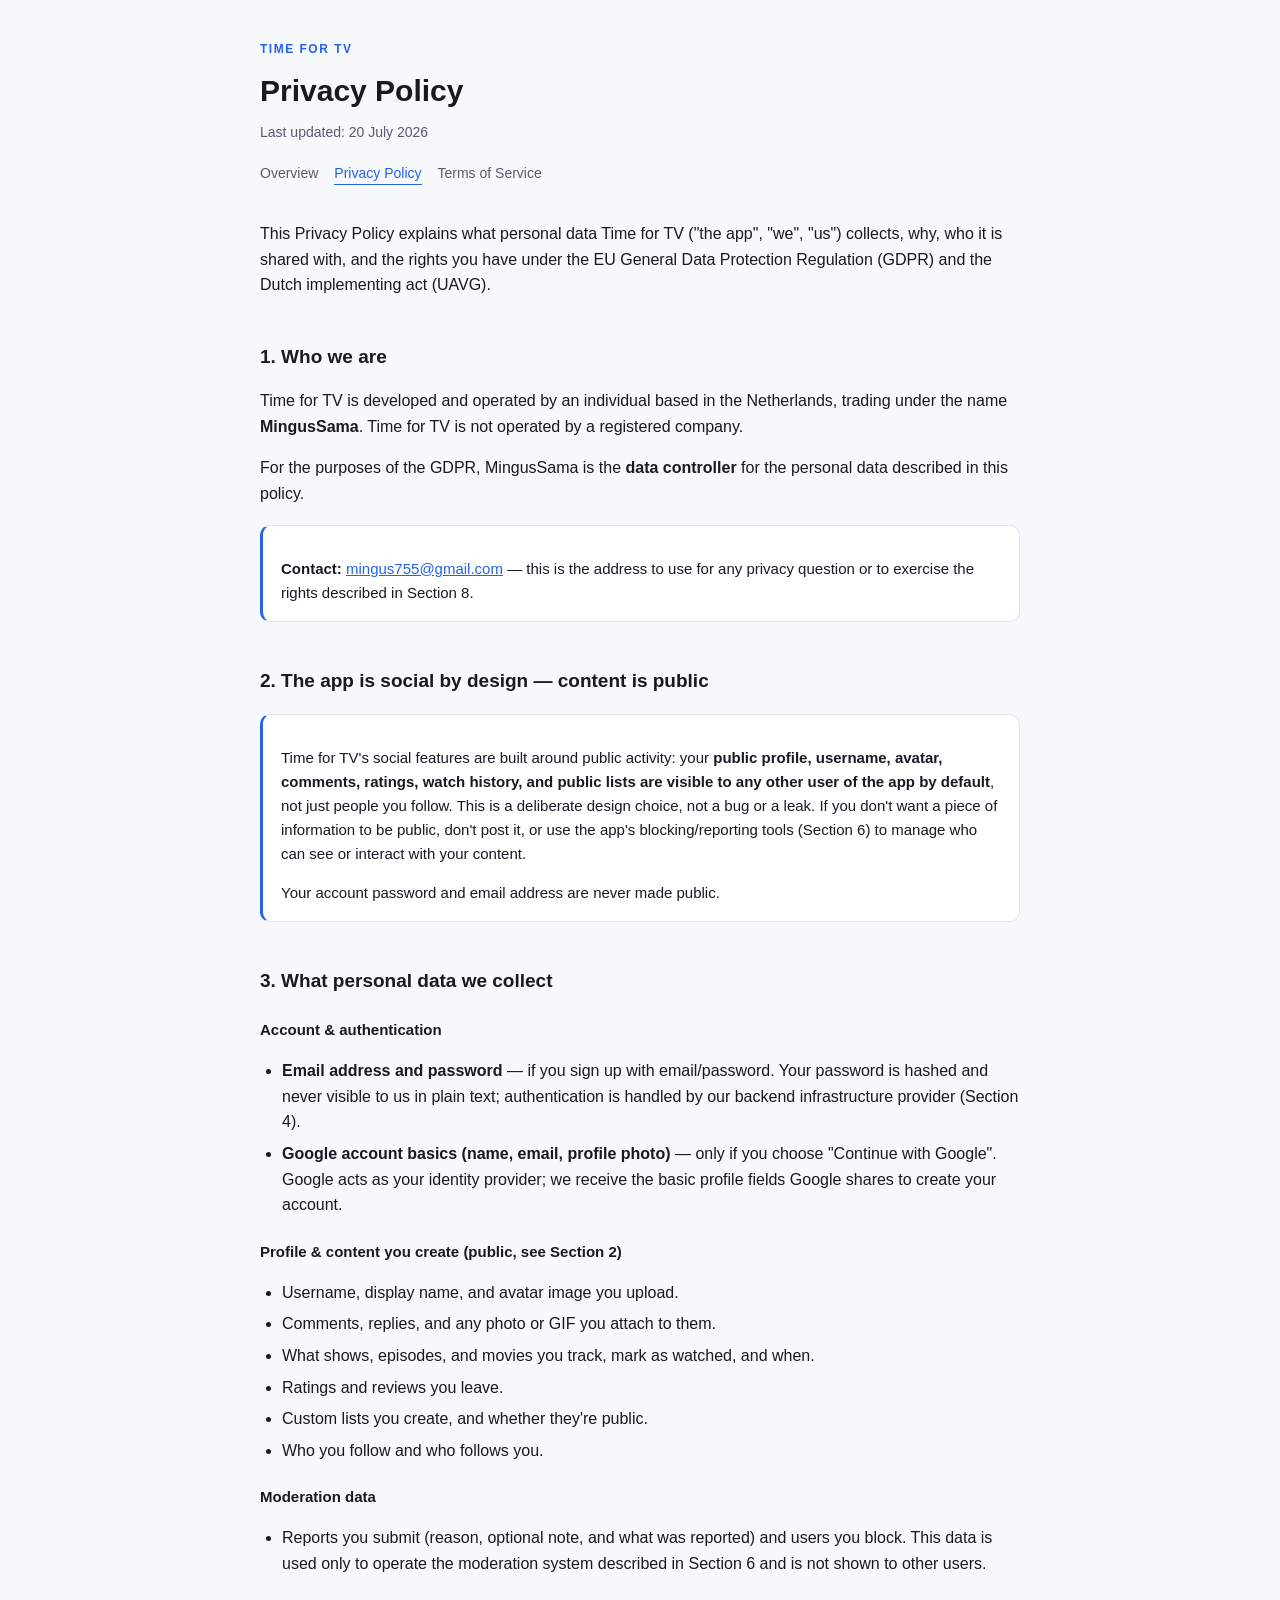
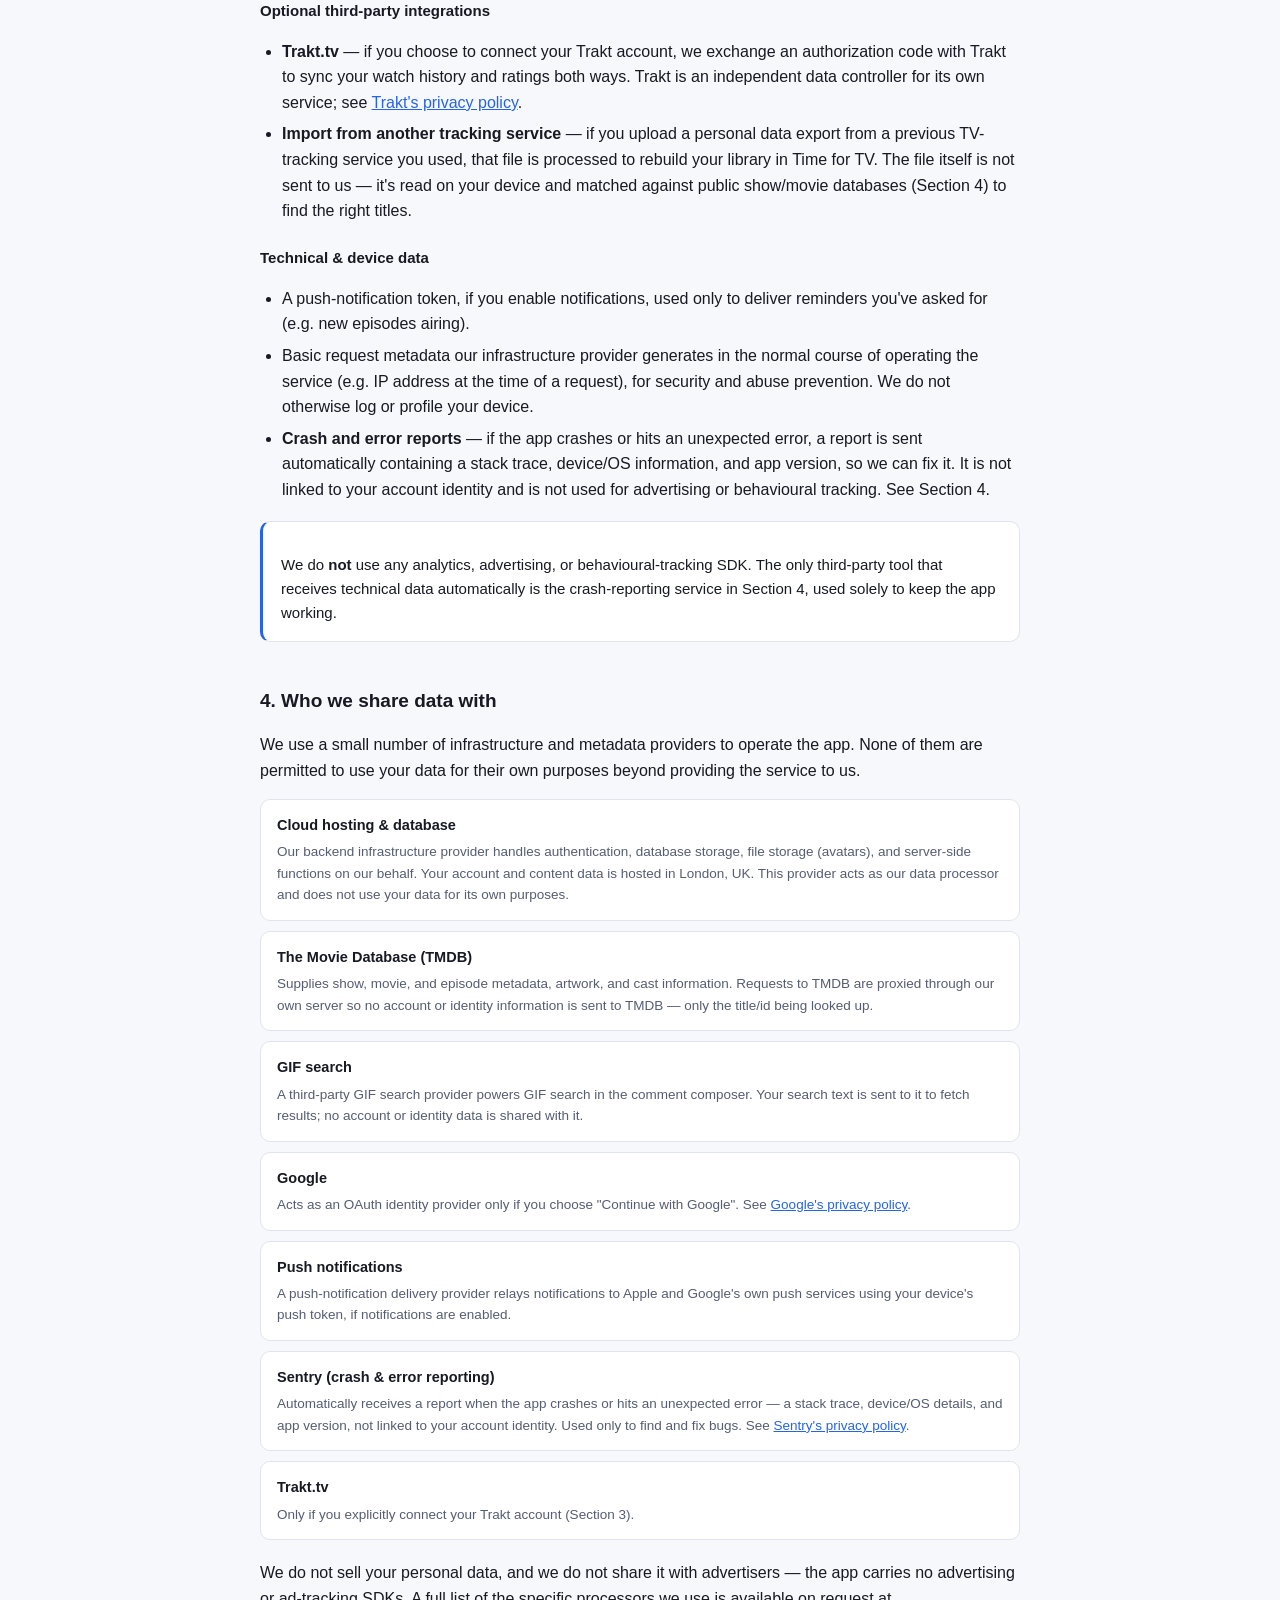
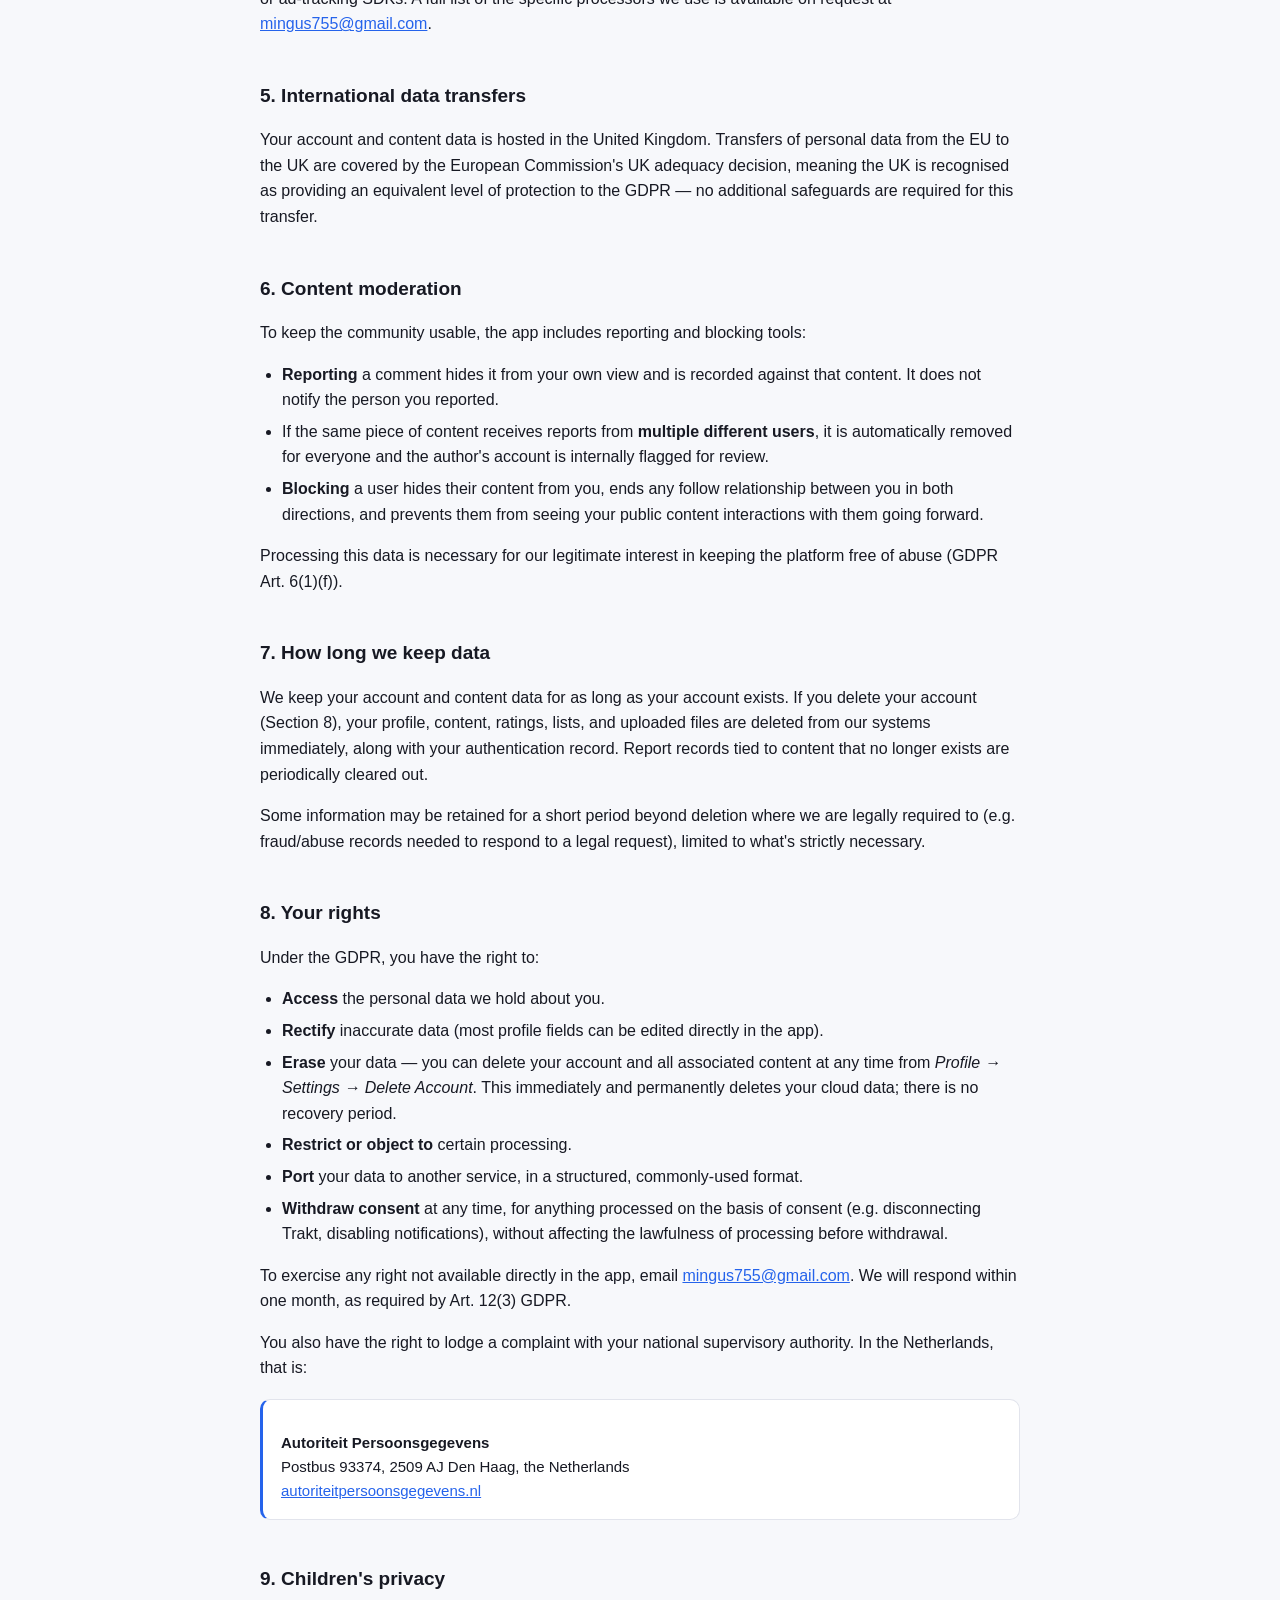
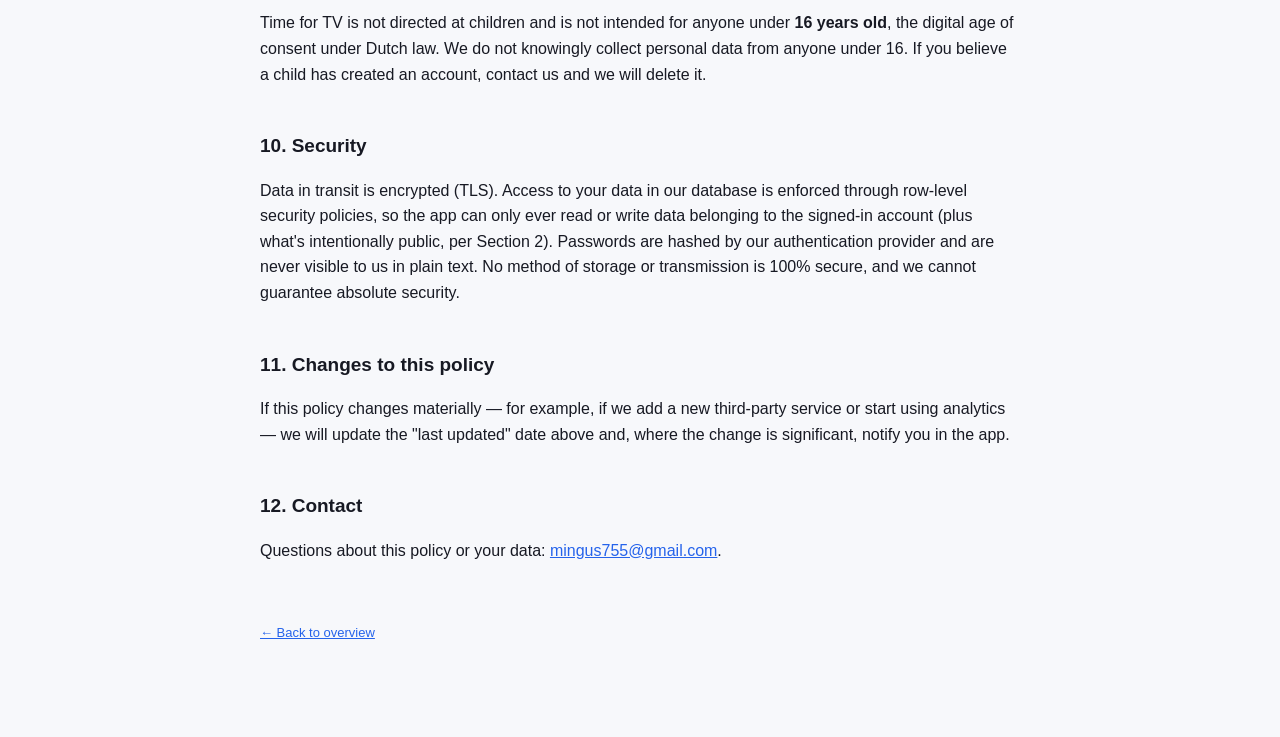
==== commit fad22b2a: "Disclose Sentry crash reporting (now live)" ====
--- a/privacy-policy.html
+++ b/privacy-policy.html
@@ -67,10 +67,11 @@
 <ul>
   <li>A push-notification token, if you enable notifications, used only to deliver reminders you've asked for (e.g. new episodes airing).</li>
   <li>Basic request metadata our infrastructure provider generates in the normal course of operating the service (e.g. IP address at the time of a request), for security and abuse prevention. We do not otherwise log or profile your device.</li>
+  <li><strong>Crash and error reports</strong> — if the app crashes or hits an unexpected error, a report is sent automatically containing a stack trace, device/OS information, and app version, so we can fix it. It is not linked to your account identity and is not used for advertising or behavioural tracking. See Section 4.</li>
 </ul>
 
 <div class="callout">
-  <p>We do <strong>not</strong> currently use any third-party analytics or crash-reporting SDK. If that changes in the future, this policy will be updated first.</p>
+  <p>We do <strong>not</strong> use any analytics, advertising, or behavioural-tracking SDK. The only third-party tool that receives technical data automatically is the crash-reporting service in Section 4, used solely to keep the app working.</p>
 </div>
 
 <h2>4. Who we share data with</h2>
@@ -96,6 +97,10 @@
   <div class="card">
     <h4>Push notifications</h4>
     <p>A push-notification delivery provider relays notifications to Apple and Google's own push services using your device's push token, if notifications are enabled.</p>
+  </div>
+  <div class="card">
+    <h4>Sentry (crash &amp; error reporting)</h4>
+    <p>Automatically receives a report when the app crashes or hits an unexpected error — a stack trace, device/OS details, and app version, not linked to your account identity. Used only to find and fix bugs. See <a href="https://sentry.io/privacy/" target="_blank" rel="noopener">Sentry's privacy policy</a>.</p>
   </div>
   <div class="card">
     <h4>Trakt.tv</h4>
